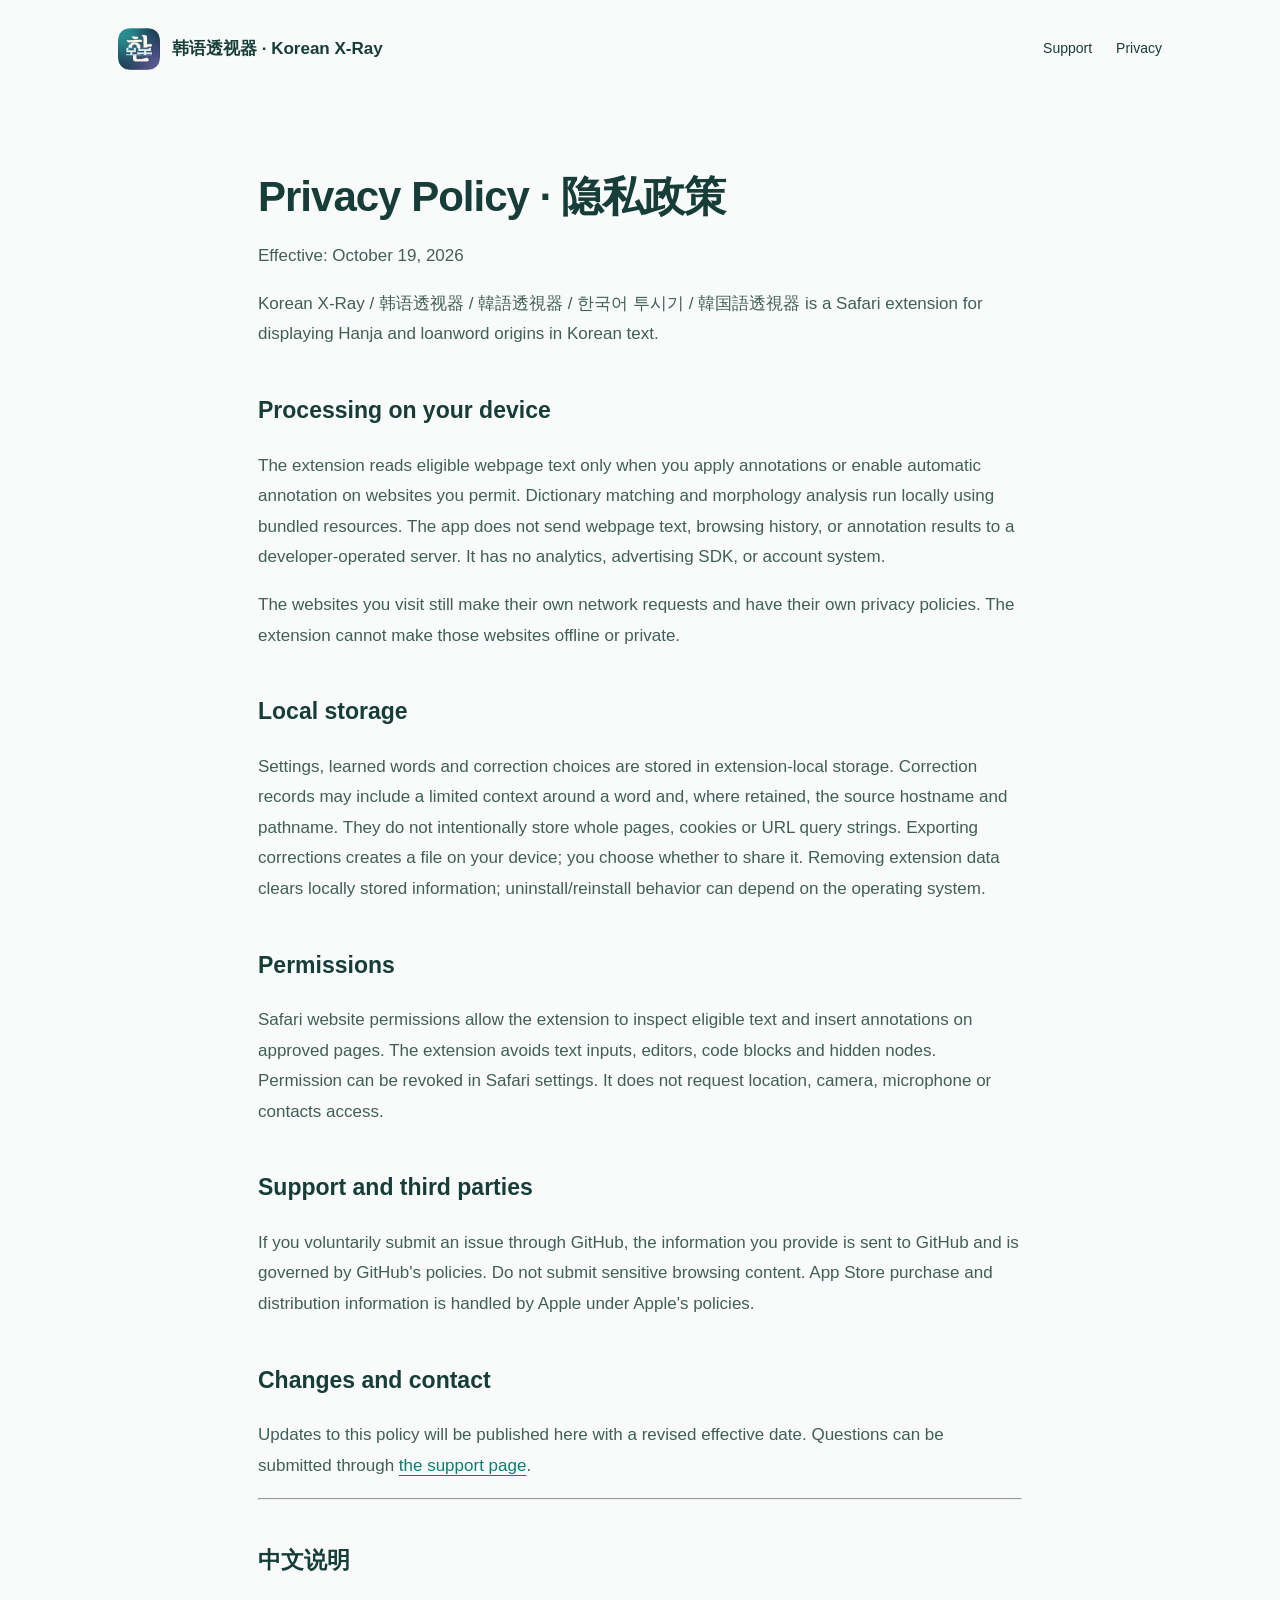
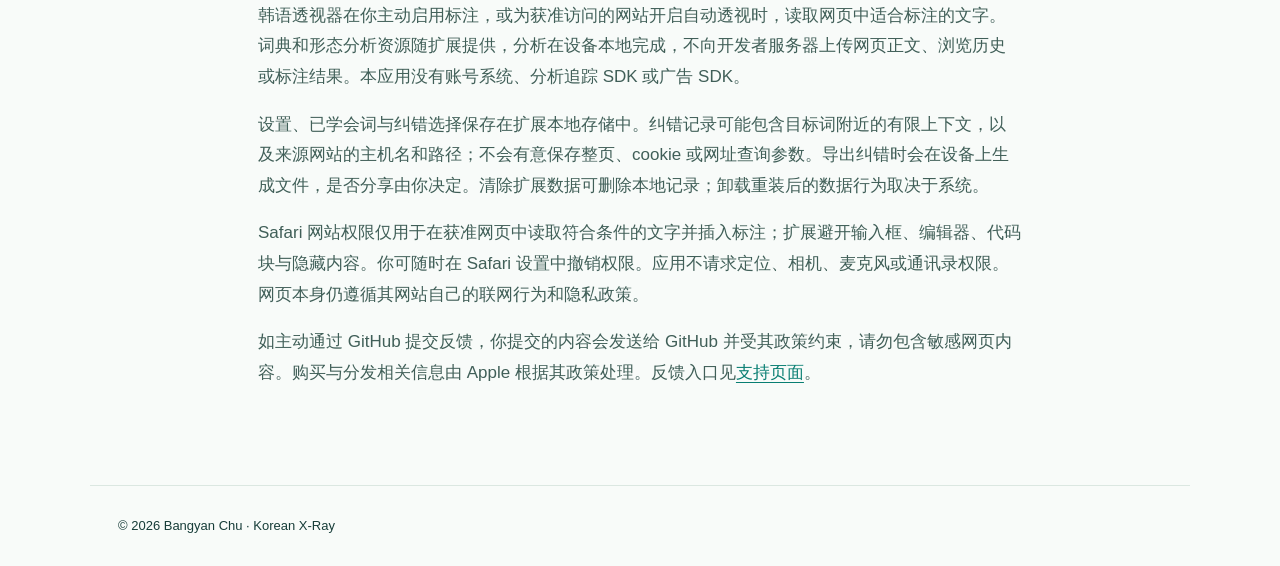
==== privacy.html @ b2658b56 "Publish Korean X-Ray product support and privacy website" ====
<!doctype html><html lang="en"><meta charset="utf-8"><meta name="viewport" content="width=device-width,initial-scale=1"><title>Privacy Policy · 隐私政策 · Korean X-Ray</title><link rel="stylesheet" href="style.css"><nav><a class="brand" href="./"><img src="assets/icon.png" alt="">韩语透视器 · Korean X-Ray</a><div class="links"><a href="support.html">Support</a><a href="privacy.html">Privacy</a></div></nav><main class="document"><h1>Privacy Policy · 隐私政策</h1><p>Effective: October 19, 2026</p><p>Korean X-Ray / 韩语透视器 / 韓語透視器 / 한국어 투시기 / 韓国語透視器 is a Safari extension for displaying Hanja and loanword origins in Korean text.</p><h2>Processing on your device</h2><p>The extension reads eligible webpage text only when you apply annotations or enable automatic annotation on websites you permit. Dictionary matching and morphology analysis run locally using bundled resources. The app does not send webpage text, browsing history, or annotation results to a developer-operated server. It has no analytics, advertising SDK, or account system.</p><p>The websites you visit still make their own network requests and have their own privacy policies. The extension cannot make those websites offline or private.</p><h2>Local storage</h2><p>Settings, learned words and correction choices are stored in extension-local storage. Correction records may include a limited context around a word and, where retained, the source hostname and pathname. They do not intentionally store whole pages, cookies or URL query strings. Exporting corrections creates a file on your device; you choose whether to share it. Removing extension data clears locally stored information; uninstall/reinstall behavior can depend on the operating system.</p><h2>Permissions</h2><p>Safari website permissions allow the extension to inspect eligible text and insert annotations on approved pages. The extension avoids text inputs, editors, code blocks and hidden nodes. Permission can be revoked in Safari settings. It does not request location, camera, microphone or contacts access.</p><h2>Support and third parties</h2><p>If you voluntarily submit an issue through GitHub, the information you provide is sent to GitHub and is governed by GitHub&#x27;s policies. Do not submit sensitive browsing content. App Store purchase and distribution information is handled by Apple under Apple&#x27;s policies.</p><h2>Changes and contact</h2><p>Updates to this policy will be published here with a revised effective date. Questions can be submitted through <a href="support.html">the support page</a>.</p><hr><h2>中文说明</h2><p>韩语透视器在你主动启用标注，或为获准访问的网站开启自动透视时，读取网页中适合标注的文字。词典和形态分析资源随扩展提供，分析在设备本地完成，不向开发者服务器上传网页正文、浏览历史或标注结果。本应用没有账号系统、分析追踪 SDK 或广告 SDK。</p><p>设置、已学会词与纠错选择保存在扩展本地存储中。纠错记录可能包含目标词附近的有限上下文，以及来源网站的主机名和路径；不会有意保存整页、cookie 或网址查询参数。导出纠错时会在设备上生成文件，是否分享由你决定。清除扩展数据可删除本地记录；卸载重装后的数据行为取决于系统。</p><p>Safari 网站权限仅用于在获准网页中读取符合条件的文字并插入标注；扩展避开输入框、编辑器、代码块与隐藏内容。你可随时在 Safari 设置中撤销权限。应用不请求定位、相机、麦克风或通讯录权限。网页本身仍遵循其网站自己的联网行为和隐私政策。</p><p>如主动通过 GitHub 提交反馈，你提交的内容会发送给 GitHub 并受其政策约束，请勿包含敏感网页内容。购买与分发相关信息由 Apple 根据其政策处理。反馈入口见<a href="support.html">支持页面</a>。</p></main><footer>© 2026 Bangyan Chu · Korean X-Ray</footer></html>
---- style.css ----
:root{color-scheme:light;--ink:#173d39;--muted:#58726c;--accent:#087e72}*{box-sizing:border-box}body{margin:0;color:var(--ink);background:#f8fbf9;font:17px/1.8 -apple-system,BlinkMacSystemFont,'Segoe UI',sans-serif}a{color:var(--accent);text-underline-offset:4px}nav,main,footer{max-width:1100px;margin:auto;padding:28px}nav{display:flex;align-items:center;justify-content:space-between;gap:20px}nav a{color:var(--ink);text-decoration:none}nav .brand{display:flex;align-items:center;gap:12px;font-weight:700}nav img{width:42px;border-radius:12px}.links{display:flex;gap:24px;font-size:14px}.hero{padding:80px 28px 60px;display:grid;grid-template-columns:1.15fr 1fr;align-items:center;gap:70px}.eyebrow{font-size:12px;letter-spacing:3px;font-weight:700;color:var(--accent)}h1{font-size:clamp(38px,5.5vw,70px);line-height:1.15;letter-spacing:-2px;margin:20px 0}p{color:var(--muted)}.lead{font-size:20px;max-width:570px}.badge{display:inline-block;padding:9px 18px;border:1px solid #bad9ce;border-radius:50px;font-size:14px;margin:8px 8px 0 0}.demo{padding:45px 32px;border-radius:35px;background:linear-gradient(145deg,#ddf7e9,#ecedf9);box-shadow:0 25px 80px #154b3520}.paper{background:#ffffffd9;border:1px solid white;border-radius:22px;padding:35px 24px;font-size:26px;line-height:2.8;color:#183b36}.paper p{color:inherit;margin:12px 0}ruby{ruby-position:over}rt{font-size:12px;color:#b54541}.english rt{color:#2778a3}.other rt{color:#7c50aa}.demo small{display:block;font-size:11px;line-height:1.6;margin:16px 0 0;color:#59716a}.features{display:grid;grid-template-columns:repeat(3,1fr);gap:20px;margin:60px 0}.features article{padding:28px;background:white;border:1px solid #dfeae5;border-radius:24px}.features h2{font-size:21px;margin-top:0}.document{max-width:820px;padding-top:55px;padding-bottom:80px}.document h1{font-size:42px;letter-spacing:-1px}.document h2{margin-top:40px;font-size:23px}.document p,.document li{color:#405f58}footer{border-top:1px solid #dbe7e1;font-size:13px;display:flex;justify-content:space-between;gap:24px;flex-wrap:wrap}@media(max-width:740px){.hero{grid-template-columns:1fr;padding-top:35px;gap:35px}.features{grid-template-columns:1fr;margin-top:40px}.links{gap:13px}nav,main,footer{padding:22px}.lead{font-size:18px}.paper{font-size:23px}}
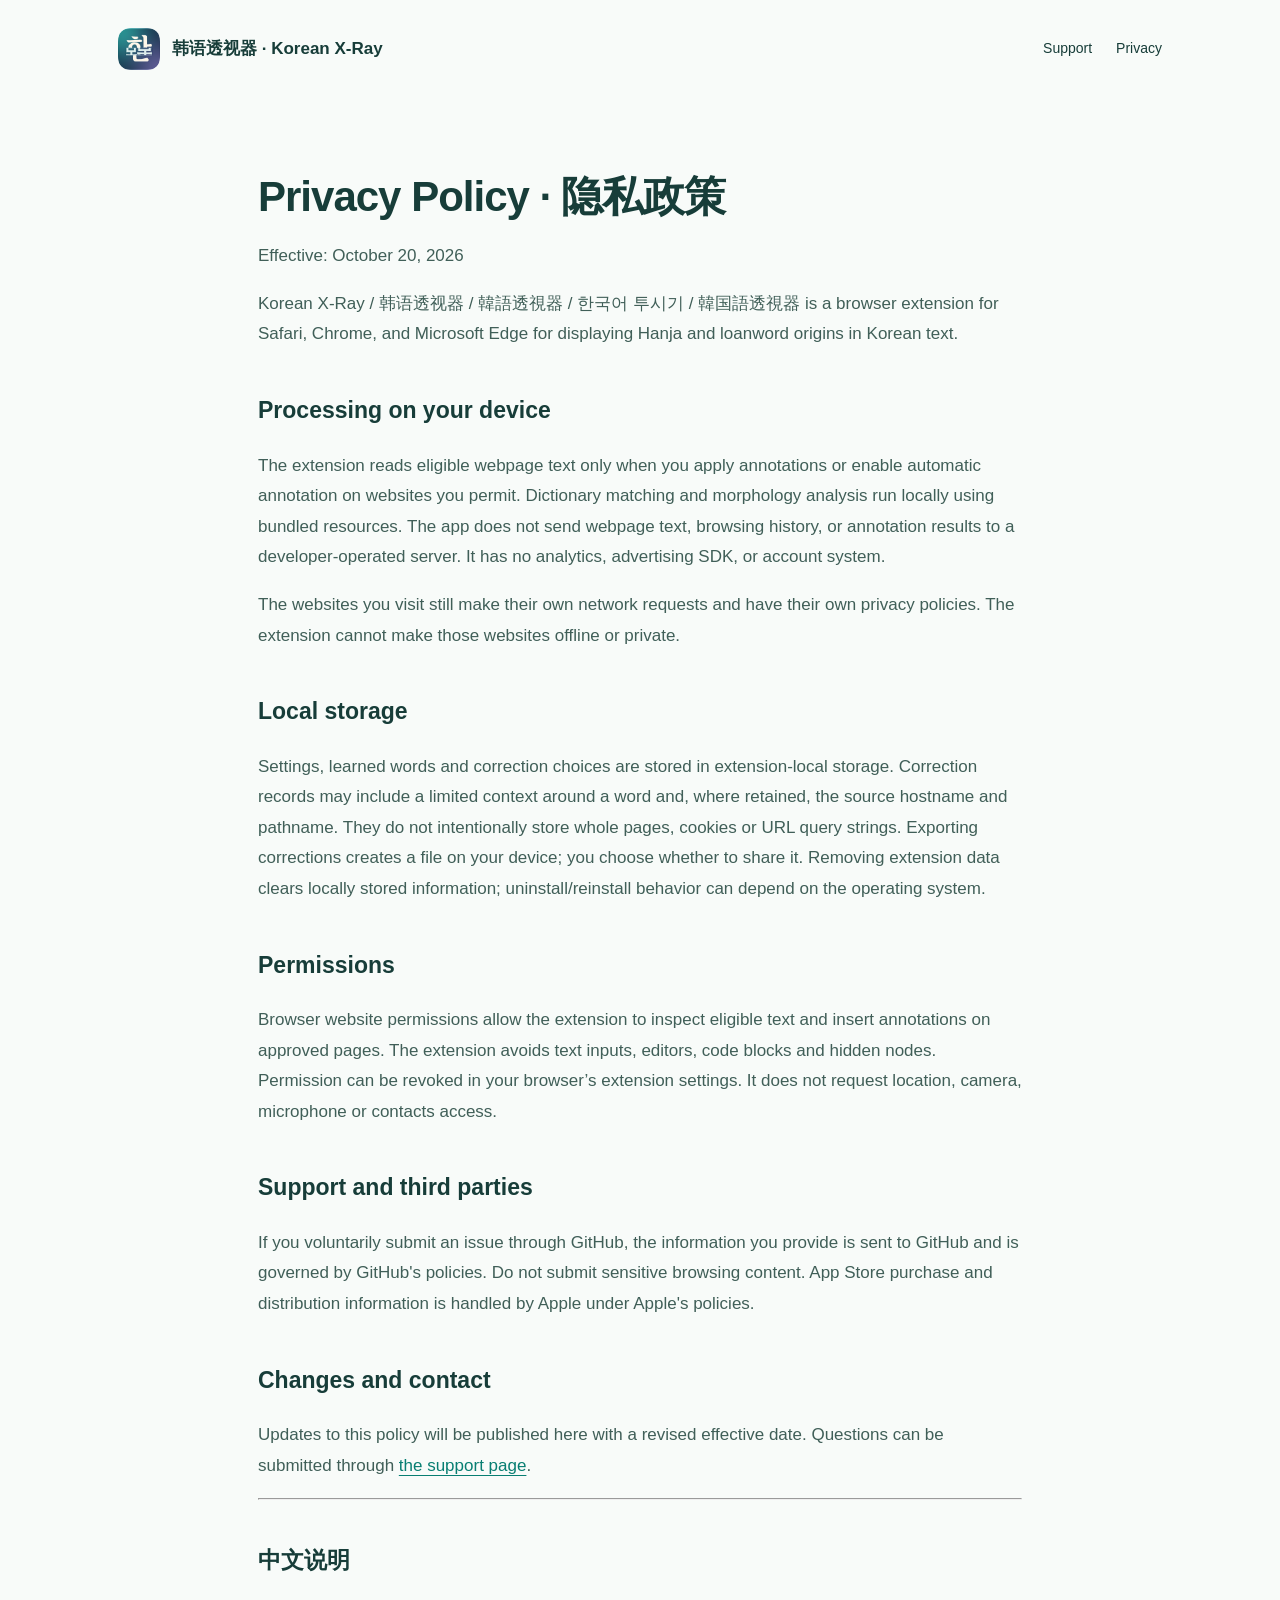
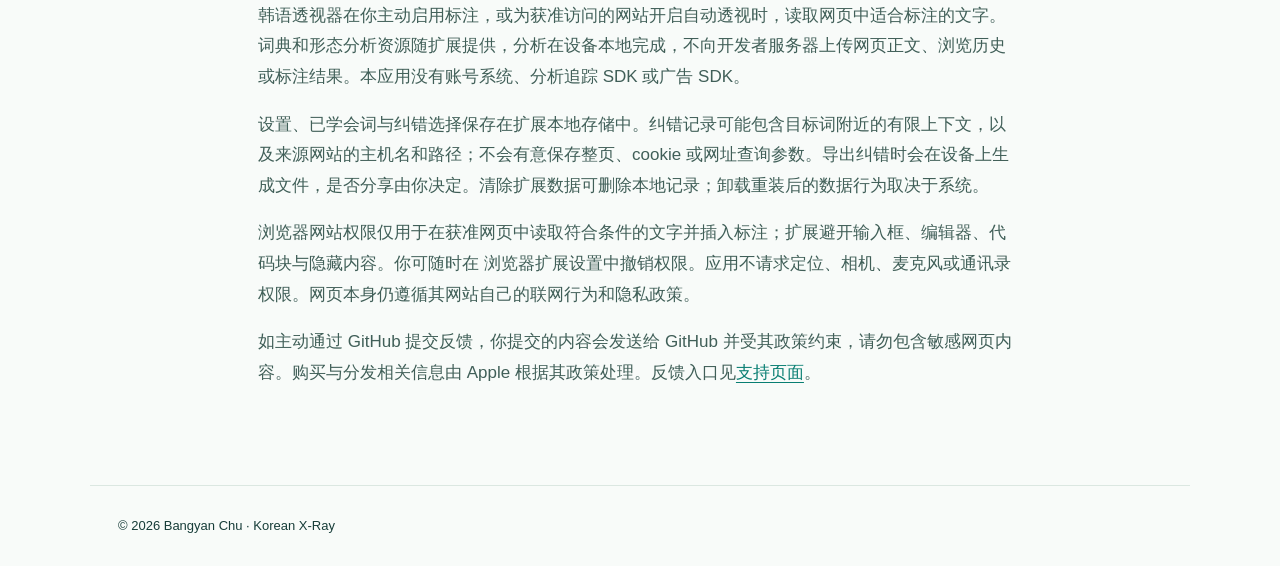
==== commit 8389ec1c: "Clarify browser privacy coverage for Chrome and Edge" ====
--- a/privacy.html
+++ b/privacy.html
@@ -1 +1 @@
-<!doctype html><html lang="en"><meta charset="utf-8"><meta name="viewport" content="width=device-width,initial-scale=1"><title>Privacy Policy · 隐私政策 · Korean X-Ray</title><link rel="stylesheet" href="style.css"><nav><a class="brand" href="./"><img src="assets/icon.png" alt="">韩语透视器 · Korean X-Ray</a><div class="links"><a href="support.html">Support</a><a href="privacy.html">Privacy</a></div></nav><main class="document"><h1>Privacy Policy · 隐私政策</h1><p>Effective: October 19, 2026</p><p>Korean X-Ray / 韩语透视器 / 韓語透視器 / 한국어 투시기 / 韓国語透視器 is a Safari extension for displaying Hanja and loanword origins in Korean text.</p><h2>Processing on your device</h2><p>The extension reads eligible webpage text only when you apply annotations or enable automatic annotation on websites you permit. Dictionary matching and morphology analysis run locally using bundled resources. The app does not send webpage text, browsing history, or annotation results to a developer-operated server. It has no analytics, advertising SDK, or account system.</p><p>The websites you visit still make their own network requests and have their own privacy policies. The extension cannot make those websites offline or private.</p><h2>Local storage</h2><p>Settings, learned words and correction choices are stored in extension-local storage. Correction records may include a limited context around a word and, where retained, the source hostname and pathname. They do not intentionally store whole pages, cookies or URL query strings. Exporting corrections creates a file on your device; you choose whether to share it. Removing extension data clears locally stored information; uninstall/reinstall behavior can depend on the operating system.</p><h2>Permissions</h2><p>Safari website permissions allow the extension to inspect eligible text and insert annotations on approved pages. The extension avoids text inputs, editors, code blocks and hidden nodes. Permission can be revoked in Safari settings. It does not request location, camera, microphone or contacts access.</p><h2>Support and third parties</h2><p>If you voluntarily submit an issue through GitHub, the information you provide is sent to GitHub and is governed by GitHub&#x27;s policies. Do not submit sensitive browsing content. App Store purchase and distribution information is handled by Apple under Apple&#x27;s policies.</p><h2>Changes and contact</h2><p>Updates to this policy will be published here with a revised effective date. Questions can be submitted through <a href="support.html">the support page</a>.</p><hr><h2>中文说明</h2><p>韩语透视器在你主动启用标注，或为获准访问的网站开启自动透视时，读取网页中适合标注的文字。词典和形态分析资源随扩展提供，分析在设备本地完成，不向开发者服务器上传网页正文、浏览历史或标注结果。本应用没有账号系统、分析追踪 SDK 或广告 SDK。</p><p>设置、已学会词与纠错选择保存在扩展本地存储中。纠错记录可能包含目标词附近的有限上下文，以及来源网站的主机名和路径；不会有意保存整页、cookie 或网址查询参数。导出纠错时会在设备上生成文件，是否分享由你决定。清除扩展数据可删除本地记录；卸载重装后的数据行为取决于系统。</p><p>Safari 网站权限仅用于在获准网页中读取符合条件的文字并插入标注；扩展避开输入框、编辑器、代码块与隐藏内容。你可随时在 Safari 设置中撤销权限。应用不请求定位、相机、麦克风或通讯录权限。网页本身仍遵循其网站自己的联网行为和隐私政策。</p><p>如主动通过 GitHub 提交反馈，你提交的内容会发送给 GitHub 并受其政策约束，请勿包含敏感网页内容。购买与分发相关信息由 Apple 根据其政策处理。反馈入口见<a href="support.html">支持页面</a>。</p></main><footer>© 2026 Bangyan Chu · Korean X-Ray</footer></html>+<!doctype html><html lang="en"><meta charset="utf-8"><meta name="viewport" content="width=device-width,initial-scale=1"><title>Privacy Policy · 隐私政策 · Korean X-Ray</title><link rel="stylesheet" href="style.css"><nav><a class="brand" href="./"><img src="assets/icon.png" alt="">韩语透视器 · Korean X-Ray</a><div class="links"><a href="support.html">Support</a><a href="privacy.html">Privacy</a></div></nav><main class="document"><h1>Privacy Policy · 隐私政策</h1><p>Effective: October 20, 2026</p><p>Korean X-Ray / 韩语透视器 / 韓語透視器 / 한국어 투시기 / 韓国語透視器 is a browser extension for Safari, Chrome, and Microsoft Edge for displaying Hanja and loanword origins in Korean text.</p><h2>Processing on your device</h2><p>The extension reads eligible webpage text only when you apply annotations or enable automatic annotation on websites you permit. Dictionary matching and morphology analysis run locally using bundled resources. The app does not send webpage text, browsing history, or annotation results to a developer-operated server. It has no analytics, advertising SDK, or account system.</p><p>The websites you visit still make their own network requests and have their own privacy policies. The extension cannot make those websites offline or private.</p><h2>Local storage</h2><p>Settings, learned words and correction choices are stored in extension-local storage. Correction records may include a limited context around a word and, where retained, the source hostname and pathname. They do not intentionally store whole pages, cookies or URL query strings. Exporting corrections creates a file on your device; you choose whether to share it. Removing extension data clears locally stored information; uninstall/reinstall behavior can depend on the operating system.</p><h2>Permissions</h2><p>Browser website permissions allow the extension to inspect eligible text and insert annotations on approved pages. The extension avoids text inputs, editors, code blocks and hidden nodes. Permission can be revoked in your browser’s extension settings. It does not request location, camera, microphone or contacts access.</p><h2>Support and third parties</h2><p>If you voluntarily submit an issue through GitHub, the information you provide is sent to GitHub and is governed by GitHub&#x27;s policies. Do not submit sensitive browsing content. App Store purchase and distribution information is handled by Apple under Apple&#x27;s policies.</p><h2>Changes and contact</h2><p>Updates to this policy will be published here with a revised effective date. Questions can be submitted through <a href="support.html">the support page</a>.</p><hr><h2>中文说明</h2><p>韩语透视器在你主动启用标注，或为获准访问的网站开启自动透视时，读取网页中适合标注的文字。词典和形态分析资源随扩展提供，分析在设备本地完成，不向开发者服务器上传网页正文、浏览历史或标注结果。本应用没有账号系统、分析追踪 SDK 或广告 SDK。</p><p>设置、已学会词与纠错选择保存在扩展本地存储中。纠错记录可能包含目标词附近的有限上下文，以及来源网站的主机名和路径；不会有意保存整页、cookie 或网址查询参数。导出纠错时会在设备上生成文件，是否分享由你决定。清除扩展数据可删除本地记录；卸载重装后的数据行为取决于系统。</p><p>浏览器网站权限仅用于在获准网页中读取符合条件的文字并插入标注；扩展避开输入框、编辑器、代码块与隐藏内容。你可随时在 浏览器扩展设置中撤销权限。应用不请求定位、相机、麦克风或通讯录权限。网页本身仍遵循其网站自己的联网行为和隐私政策。</p><p>如主动通过 GitHub 提交反馈，你提交的内容会发送给 GitHub 并受其政策约束，请勿包含敏感网页内容。购买与分发相关信息由 Apple 根据其政策处理。反馈入口见<a href="support.html">支持页面</a>。</p></main><footer>© 2026 Bangyan Chu · Korean X-Ray</footer></html>
